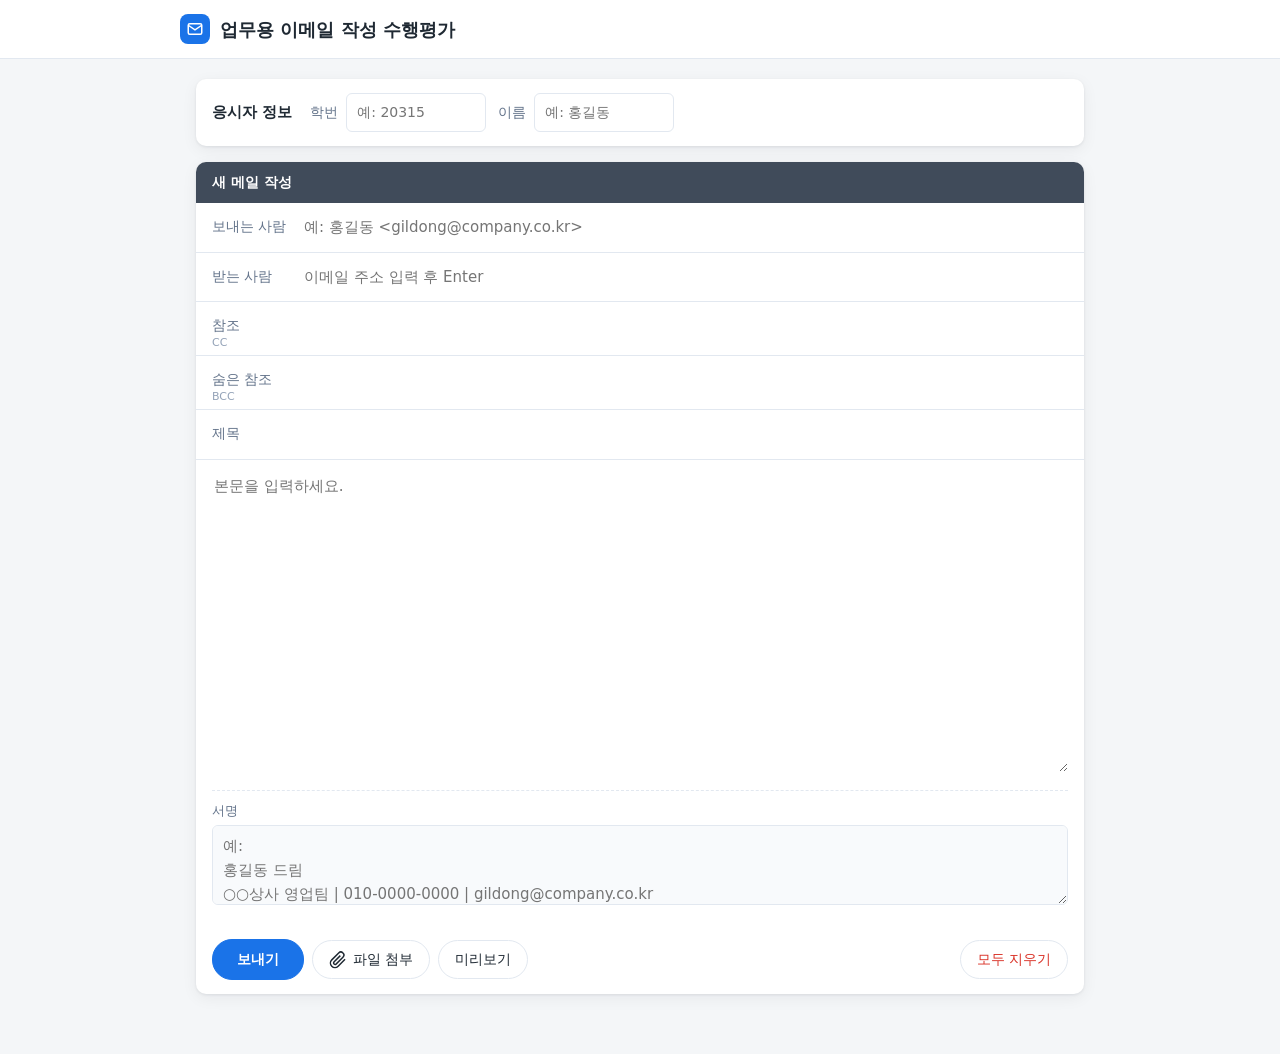
==== index.html @ bca04200 "시험 마감(잠금)·마감 예약, 서버 자동저장과 교사 복원 기능 추가 Co-Authored-By: Claude Opus 5.5 <noreply@anthropic.com> Claude" ====
<!doctype html>
<html lang="ko">
<head>
  <meta charset="utf-8">
  <meta name="viewport" content="width=device-width, initial-scale=1">
  <title>이메일 작성 수행평가</title>
  <link rel="stylesheet" href="style.css">
  <script src="config.js"></script>
  <script src="vendor/supabase.js"></script>
</head>
<body>
  <div class="topbar">
    <div class="topbar-inner">
      <div class="logo" aria-hidden="true">
        <svg width="18" height="18" viewBox="0 0 24 24" fill="none" stroke="currentColor" stroke-width="2"><rect x="3" y="5" width="18" height="14" rx="2"/><path d="m3 7 9 6 9-6"/></svg>
      </div>
      <h1 id="appTitle">업무용 이메일 작성 수행평가</h1>
      <span class="spacer"></span>
      <span id="timer" class="timer hidden"></span>
    </div>
  </div>

  <main>
    <div id="configNotice" class="notice hidden">
      config.js에 Supabase 주소와 키가 아직 입력되지 않았습니다. 지금은 작성·미리보기만 되고 제출은 되지 않습니다.
    </div>
    <div id="closedNotice" class="notice closed hidden">
      <b>시험이 종료되었습니다.</b> 더 이상 작성하거나 제출할 수 없습니다.
    </div>

    <section id="composeView">
      <div class="card student">
        <span class="title">응시자 정보</span>
        <label>학번 <input id="studentNo" inputmode="numeric" maxlength="20" placeholder="예: 20315" autocomplete="off"></label>
        <label>이름 <input id="studentName" maxlength="30" placeholder="예: 홍길동" autocomplete="off"></label>
      </div>

      <div class="card" id="composeCard">
        <div class="compose-head">
          <span>새 메일 작성</span>
          <span class="saved" id="savedAt"></span>
        </div>

        <div class="row">
          <div class="label">보내는 사람</div>
          <input class="plain" id="sender" maxlength="200" placeholder="예: 홍길동 <gildong@company.co.kr>" autocomplete="off">
        </div>
        <div class="row">
          <div class="label">받는 사람</div>
          <div class="chips" data-field="to"><input type="text" placeholder="이메일 주소 입력 후 Enter" autocomplete="off"></div>
        </div>
        <div class="row">
          <div class="label">참조<small>CC</small></div>
          <div class="chips" data-field="cc"><input type="text" autocomplete="off"></div>
        </div>
        <div class="row">
          <div class="label">숨은 참조<small>BCC</small></div>
          <div class="chips" data-field="bcc"><input type="text" autocomplete="off"></div>
        </div>
        <div class="row">
          <div class="label">제목</div>
          <input class="plain" id="subject" maxlength="300" autocomplete="off">
        </div>

        <div class="body-area">
          <textarea id="body" maxlength="20000" placeholder="본문을 입력하세요."></textarea>
        </div>

        <div class="sig-area">
          <div class="label">서명</div>
          <textarea id="signature" maxlength="2000" placeholder="예:&#10;홍길동 드림&#10;○○상사 영업팀 | 010-0000-0000 | gildong@company.co.kr"></textarea>
        </div>

        <div class="attach-list" id="attachList"></div>
        <div class="dropzone" id="dropzone">여기에 파일을 놓으면 첨부됩니다</div>

        <div class="toolbar">
          <button class="btn primary" id="sendBtn" type="button">보내기</button>
          <button class="btn" id="attachBtn" type="button" title="파일 첨부">
            <svg viewBox="0 0 24 24" fill="none" stroke="currentColor" stroke-width="2"><path d="m21.4 11.1-9.2 9.2a6 6 0 0 1-8.5-8.5l9.2-9.2a4 4 0 0 1 5.7 5.7l-9.2 9.2a2 2 0 0 1-2.8-2.8l8.5-8.5"/></svg>
            파일 첨부
          </button>
          <button class="btn" id="previewBtn" type="button">미리보기</button>
          <span class="spacer"></span>
          <button class="btn danger" id="resetBtn" type="button">모두 지우기</button>
          <input type="file" id="fileInput" multiple hidden>
        </div>
      </div>
    </section>

    <section id="doneView" class="card success hidden">
      <div class="check">
        <svg width="34" height="34" viewBox="0 0 24 24" fill="none" stroke="currentColor" stroke-width="2.5"><path d="M20 6 9 17l-5-5"/></svg>
      </div>
      <h2>제출이 완료되었습니다</h2>
      <p>선생님께 메일이 정상적으로 제출되었습니다.</p>
      <div class="receipt" id="receipt"></div>
      <p style="margin-top:20px"><button class="btn" id="newBtn" type="button">새로 작성하기</button></p>
    </section>
  </main>

  <div class="modal-bg" id="modal">
    <div class="modal" role="dialog" aria-modal="true" aria-labelledby="modalTitle">
      <header><span id="modalTitle">미리보기</span><button class="x" data-close aria-label="닫기">×</button></header>
      <div class="content" id="modalContent"></div>
      <footer id="modalFooter"></footer>
    </div>
  </div>

<script>
(function () {
  const CFG = Object.assign({ TITLE: "업무용 이메일 작성 수행평가", MAX_FILES: 5, MAX_FILE_MB: 10 }, window.APP_CONFIG || {});
  const DRAFT_KEY = "email-assessment-draft-v1";
  const DRAFT_ID_KEY = "email-assessment-draft-id-v1"; // 이 브라우저의 서버 자동저장 칸 번호
  let draftId = null;
  try { draftId = localStorage.getItem(DRAFT_ID_KEY); } catch (_) {}
  const $ = (id) => document.getElementById(id);

  document.title = CFG.TITLE;
  $("appTitle").textContent = CFG.TITLE;

  const configured = !!(CFG.SUPABASE_URL && CFG.SUPABASE_ANON_KEY && window.supabase);
  const sb = configured ? window.supabase.createClient(CFG.SUPABASE_URL, CFG.SUPABASE_ANON_KEY, { auth: { persistSession: false } }) : null;
  if (!configured) $("configNotice").classList.remove("hidden");

  // ---------- 이메일 주소 입력(칩) ----------
  function extractEmail(s) {
    const m = s.match(/<([^<>]+)>\s*$/);
    return (m ? m[1] : s).trim();
  }
  function isValidEmail(s) {
    return /^[^\s@<>(),;]+@[^\s@<>(),;]+\.[A-Za-z]{2,}$/.test(extractEmail(s));
  }

  const chipFields = {};
  document.querySelectorAll(".chips").forEach((box) => {
    const input = box.querySelector("input");
    let items = [];

    function render() {
      box.querySelectorAll(".chip").forEach((c) => c.remove());
      items.forEach((addr, i) => {
        const chip = document.createElement("span");
        chip.className = "chip" + (isValidEmail(addr) ? "" : " invalid");
        chip.title = isValidEmail(addr) ? addr : "올바른 이메일 형식이 아닙니다";
        const text = document.createElement("span");
        text.textContent = addr;
        const x = document.createElement("button");
        x.type = "button";
        x.setAttribute("aria-label", addr + " 삭제");
        x.innerHTML = '<svg width="12" height="12" viewBox="0 0 24 24" fill="none" stroke="currentColor" stroke-width="3"><path d="M18 6 6 18M6 6l12 12"/></svg>';
        x.addEventListener("click", (e) => { e.stopPropagation(); items.splice(i, 1); render(); saveDraft(); input.focus(); });
        chip.append(text, x);
        box.insertBefore(chip, input);
      });
    }
    function commit() {
      const raw = input.value;
      // "이름 <주소>" 형식 안의 쉼표는 보존하고, 그 외 쉼표·세미콜론·줄바꿈으로 분리
      const parts = raw.split(/[,;\n]+(?![^<]*>)/).map((s) => s.trim()).filter(Boolean);
      if (parts.length) { items.push(...parts); input.value = ""; render(); saveDraft(); }
    }
    input.addEventListener("keydown", (e) => {
      if (e.isComposing) return;
      if (e.key === "Enter" || e.key === "," || e.key === ";" || e.key === "Tab" && input.value.trim()) {
        e.preventDefault(); commit();
      } else if (e.key === "Backspace" && !input.value && items.length) {
        items.pop(); render(); saveDraft();
      }
    });
    input.addEventListener("blur", commit);
    input.addEventListener("paste", () => setTimeout(commit, 0));
    box.addEventListener("click", () => input.focus());

    chipFields[box.dataset.field] = {
      get: () => { commit(); return items.slice(); },
      set: (arr) => { items = (arr || []).slice(); render(); },
    };
  });

  // ---------- 첨부파일 ----------
  let files = [];
  function fmtSize(n) {
    if (n < 1024) return n + " B";
    if (n < 1024 * 1024) return (n / 1024).toFixed(1) + " KB";
    return (n / 1024 / 1024).toFixed(1) + " MB";
  }
  function renderFiles() {
    const list = $("attachList");
    list.innerHTML = "";
    files.forEach((f, i) => {
      const el = document.createElement("span");
      el.className = "attach";
      el.innerHTML = '<svg width="16" height="16" viewBox="0 0 24 24" fill="none" stroke="currentColor" stroke-width="2"><path d="M14 2H6a2 2 0 0 0-2 2v16a2 2 0 0 0 2 2h12a2 2 0 0 0 2-2V8z"/><path d="M14 2v6h6"/></svg>';
      const name = document.createElement("span"); name.className = "name"; name.textContent = f.name; name.title = f.name;
      const size = document.createElement("span"); size.className = "size"; size.textContent = fmtSize(f.size);
      const x = document.createElement("button");
      x.type = "button"; x.className = "btn"; x.style.cssText = "padding:2px 8px;border-radius:6px";
      x.textContent = "삭제";
      x.addEventListener("click", () => { files.splice(i, 1); renderFiles(); });
      el.append(name, size, x);
      list.appendChild(el);
    });
    list.style.paddingBottom = files.length ? "4px" : "0";
  }
  function addFiles(list) {
    const msgs = [];
    for (const f of list) {
      if (files.length >= CFG.MAX_FILES) { msgs.push(`첨부파일은 최대 ${CFG.MAX_FILES}개까지 가능합니다.`); break; }
      if (f.size > CFG.MAX_FILE_MB * 1024 * 1024) { msgs.push(`"${f.name}" 파일이 ${CFG.MAX_FILE_MB}MB를 넘습니다.`); continue; }
      if (f.size === 0) { msgs.push(`"${f.name}"은(는) 빈 파일입니다.`); continue; }
      files.push(f);
    }
    renderFiles();
    if (msgs.length) alert(msgs.join("\n"));
  }
  $("attachBtn").addEventListener("click", () => $("fileInput").click());
  $("fileInput").addEventListener("change", (e) => { addFiles(e.target.files); e.target.value = ""; });

  const card = $("composeCard"), dz = $("dropzone");
  let dragDepth = 0;
  card.addEventListener("dragenter", (e) => { if ([...e.dataTransfer.types].includes("Files")) { e.preventDefault(); dragDepth++; dz.classList.add("active"); } });
  card.addEventListener("dragover", (e) => { if ([...e.dataTransfer.types].includes("Files")) e.preventDefault(); });
  card.addEventListener("dragleave", () => { if (--dragDepth <= 0) { dragDepth = 0; dz.classList.remove("active"); } });
  card.addEventListener("drop", (e) => {
    if (!e.dataTransfer.files.length) return;
    e.preventDefault(); dragDepth = 0; dz.classList.remove("active"); addFiles(e.dataTransfer.files);
  });

  // ---------- 임시 저장: 이 브라우저(자동) + 서버(아래 '서버 임시저장'), 첨부파일 제외 ----------
  const textIds = ["studentNo", "studentName", "sender", "subject", "body", "signature"];
  let saveTimer, dirty = false, localSavedAt = "", serverSavedAt = "";
  const hhmm = (d) => (d ? new Date(d) : new Date()).toLocaleTimeString("ko-KR", { hour: "2-digit", minute: "2-digit" });
  function showSaved(err) {
    const parts = [];
    if (serverSavedAt) parts.push("서버 저장 " + serverSavedAt);
    if (localSavedAt) parts.push("이 PC 저장 " + localSavedAt);
    $("savedAt").textContent = err ? "⚠ " + err : parts.join(" · ");
    $("savedAt").style.color = err ? "#ffd5d1" : "";
  }
  function collect() {
    const d = {};
    textIds.forEach((id) => (d[id] = $(id).value));
    d.to = chipFields.to.get(); d.cc = chipFields.cc.get(); d.bcc = chipFields.bcc.get();
    return d;
  }
  function saveDraft() {
    dirty = true;
    clearTimeout(saveTimer);
    saveTimer = setTimeout(() => {
      try {
        localStorage.setItem(DRAFT_KEY, JSON.stringify(collect()));
        localSavedAt = hhmm(); showSaved();
      } catch (_) {}
    }, 500);
  }
  function loadDraft() {
    let d = null;
    try { d = JSON.parse(localStorage.getItem(DRAFT_KEY) || "null"); } catch (_) {}
    if (!d) return;
    textIds.forEach((id) => { if (typeof d[id] === "string") $(id).value = d[id]; });
    chipFields.to.set(d.to); chipFields.cc.set(d.cc); chipFields.bcc.set(d.bcc);
  }
  function clearAll() {
    textIds.forEach((id) => ($(id).value = ""));
    ["to", "cc", "bcc"].forEach((k) => chipFields[k].set([]));
    files = []; renderFiles();
    try { localStorage.removeItem(DRAFT_KEY); localStorage.removeItem(DRAFT_ID_KEY); } catch (_) {}
    draftId = null; dirty = false; localSavedAt = ""; serverSavedAt = ""; showSaved();
  }
  textIds.forEach((id) => $(id).addEventListener("input", saveDraft));
  loadDraft();

  window.addEventListener("beforeunload", (e) => {
    if (!$("composeView").classList.contains("hidden") && ($("body").value.trim() || files.length)) { e.preventDefault(); e.returnValue = ""; }
  });

  // ---------- 미리보기 / 모달 ----------
  function el(tag, cls, text) { const n = document.createElement(tag); if (cls) n.className = cls; if (text != null) n.textContent = text; return n; }

  function buildMailView(d) {
    const wrap = el("div", "mailview");
    wrap.appendChild(el("h3", "subj" + (d.subject.trim() ? "" : " empty"), d.subject.trim() || "(제목 없음)"));
    const dl = el("dl");
    const add = (k, v) => { if (!v) return; dl.append(el("dt", null, k), el("dd", null, v)); };
    add("보내는 사람", d.sender.trim() || "(입력 안 함)");
    add("받는 사람", d.to.join(", ") || "(없음)");
    add("참조", d.cc.join(", "));
    add("숨은 참조", d.bcc.join(", "));
    add("첨부", files.length ? files.length + "개" : "");
    wrap.appendChild(dl);
    wrap.appendChild(el("div", "body", d.body || "(본문 없음)"));
    if (d.signature.trim()) wrap.appendChild(el("div", "sig", d.signature));
    if (files.length) {
      const fl = el("div", "files");
      files.forEach((f) => { const a = el("span", "attach"); a.append(el("span", "name", f.name), el("span", "size", fmtSize(f.size))); fl.appendChild(a); });
      wrap.appendChild(fl);
    }
    return wrap;
  }

  const modal = $("modal");
  let modalLocked = false;
  function openModal(title, nodes, buttons) {
    $("modalTitle").textContent = title;
    const c = $("modalContent"); c.innerHTML = ""; nodes.forEach((n) => c.appendChild(n));
    const f = $("modalFooter"); f.innerHTML = ""; buttons.forEach((b) => f.appendChild(b));
    modal.classList.add("open");
  }
  function closeModal() { if (!modalLocked) modal.classList.remove("open"); }
  modal.addEventListener("click", (e) => { if (e.target === modal || e.target.hasAttribute("data-close")) closeModal(); });
  document.addEventListener("keydown", (e) => { if (e.key === "Escape") closeModal(); });
  function button(label, cls, onClick) { const b = el("button", "btn " + (cls || ""), label); b.type = "button"; b.addEventListener("click", onClick); return b; }

  $("previewBtn").addEventListener("click", () => {
    openModal("미리보기 (받는 사람에게 보이는 모습)", [buildMailView(collect())], [button("닫기", "", closeModal)]);
  });

  $("resetBtn").addEventListener("click", () => {
    if (confirm("작성한 내용을 모두 지울까요? 되돌릴 수 없습니다.")) clearAll();
  });

  // ---------- 제출 ----------
  function listNode(cls, items) { const ul = el("ul", cls); items.forEach((t) => ul.appendChild(el("li", null, t))); return ul; }

  $("sendBtn").addEventListener("click", () => {
    const d = collect();
    const errors = [], warns = [];
    if (!d.studentNo.trim()) errors.push("학번을 입력하세요.");
    if (!d.studentName.trim()) errors.push("이름을 입력하세요.");
    if (!d.to.length) errors.push("받는 사람을 한 명 이상 입력하세요.");
    const bad = [...d.to, ...d.cc, ...d.bcc].filter((a) => !isValidEmail(a));
    if (bad.length) errors.push("이메일 주소 형식이 올바르지 않습니다: " + bad.join(", "));
    if (!d.subject.trim()) warns.push("제목이 비어 있습니다.");
    if (!d.body.trim()) warns.push("본문이 비어 있습니다.");

    if (errors.length) {
      openModal("보낼 수 없습니다", [listNode("err-list", errors)], [button("확인", "primary", closeModal)]);
      return;
    }
    const nodes = [];
    if (warns.length) nodes.push(listNode("warn-list", warns));
    const who = el("p", null, `${d.studentNo.trim()} ${d.studentName.trim()} 학생, 아래 내용으로 제출합니다. 제출 후에는 수정할 수 없습니다.`);
    who.style.cssText = "margin:0 0 14px;color:var(--muted);font-size:14px";
    nodes.push(who, buildMailView(d));
    const status = el("span", null, ""); status.style.cssText = "margin-right:auto;align-self:center;color:var(--muted);font-size:14px";
    const sendNow = button("제출하기", "primary", () => submit(d, sendNow, status));
    if (!configured) { sendNow.disabled = true; status.textContent = "Supabase 설정 전이라 제출할 수 없습니다."; }
    openModal("이대로 보낼까요?", nodes, [status, button("계속 작성", "", closeModal), sendNow]);
  });

  function uuid() {
    if (crypto.randomUUID) return crypto.randomUUID();
    return "10000000-1000-4000-8000-100000000000".replace(/[018]/g, (c) => (c ^ crypto.getRandomValues(new Uint8Array(1))[0] & 15 >> c / 4).toString(16));
  }

  async function submit(d, btn, status) {
    modalLocked = true;
    btn.disabled = true;
    $("modalFooter").querySelectorAll("button").forEach((b) => (b.disabled = true));
    const id = uuid();
    try {
      const meta = [];
      for (let i = 0; i < files.length; i++) {
        const f = files[i];
        status.textContent = `첨부파일 업로드 중… (${i + 1}/${files.length})`;
        const ext = (f.name.match(/\.([A-Za-z0-9]{1,10})$/) || ["", "bin"])[1].toLowerCase();
        const path = `${id}/${i + 1}.${ext}`; // 저장소 경로는 영문만 가능 → 원래 파일명은 DB에 기록
        const { error } = await sb.storage.from("attachments").upload(path, f, { contentType: f.type || "application/octet-stream", upsert: false });
        if (error) throw new Error(`"${f.name}" 업로드 실패: ${error.message}`);
        meta.push({ name: f.name, size: f.size, type: f.type || "", path });
      }
      status.textContent = "제출 중…";
      const row = {
        id,
        student_no: d.studentNo.trim(),
        student_name: d.studentName.trim(),
        sender: d.sender.trim(),
        to_addrs: d.to, cc_addrs: d.cc, bcc_addrs: d.bcc,
        subject: d.subject, body: d.body, signature: d.signature,
        attachments: meta,
      };
      const { error } = await sb.from("submissions").insert(row);
      if (error) throw new Error(error.message);

      modalLocked = false; closeModal();
      const r = $("receipt"); r.innerHTML = "";
      const now = new Date().toLocaleString("ko-KR", { timeZone: "Asia/Seoul" });
      [["응시자", `${row.student_no} ${row.student_name}`], ["제출 시각", now], ["접수 번호", id.slice(0, 8).toUpperCase()]]
        .forEach(([k, v]) => { const p = el("div"); p.append(el("b", null, k + " "), document.createTextNode(v)); r.appendChild(p); });
      clearAll();
      $("composeView").classList.add("hidden");
      $("doneView").classList.remove("hidden");
      window.scrollTo(0, 0);
    } catch (err) {
      modalLocked = false;
      $("modalFooter").querySelectorAll("button").forEach((b) => (b.disabled = false));
      status.style.color = "var(--danger)";
      const msg = String(err.message || err);
      status.textContent = /row-level security|violates/i.test(msg)
        ? "시험이 종료되어 제출할 수 없습니다."
        : "제출 실패: " + msg + " — 선생님께 알려주세요.";
      checkStatus();
    }
  }

  $("newBtn").addEventListener("click", () => {
    $("doneView").classList.add("hidden");
    $("composeView").classList.remove("hidden");
  });

  // ---------- 서버 자동저장 (재부팅 대비, 교사가 복원 허용) ----------
  let serverSaving = false;
  async function serverSave() {
    if (!configured || locked || serverSaving) return;
    const d = collect();
    if (!d.studentNo.trim() || !d.studentName.trim()) return;
    if (!draftId) {
      draftId = uuid();
      try { localStorage.setItem(DRAFT_ID_KEY, draftId); } catch (_) {}
    }
    serverSaving = true;
    const wasDirty = dirty; dirty = false;
    const { data, error } = await sb.rpc("save_draft", { p_id: draftId, p_no: d.studentNo, p_name: d.studentName, p_data: d });
    serverSaving = false;
    if (error || !data || !data.ok) {
      dirty = dirty || wasDirty;
      // PGRST202 = update-v2.sql 실행 전(함수 없음) → 학생에게 오류를 보이지 않음
      if (!(data && data.error === "closed") && !(error && error.code === "PGRST202")) showSaved("서버 자동저장 실패 — 계속 작성하세요");
      return;
    }
    serverSavedAt = hhmm(data.updated_at); showSaved();
  }
  setInterval(() => { if (dirty) serverSave(); }, 30000);

  // 교사가 [복원 허용]을 누르면, 같은 학번·이름을 입력한 화면에 복원 안내가 뜸
  let restoreAsking = false;
  async function checkRestore() {
    if (!configured || locked || restoreAsking) return;
    const no = $("studentNo").value.trim(), name = $("studentName").value.trim();
    if (!no || !name) return;
    restoreAsking = true;
    const { data, error } = await sb.rpc("claim_restore", { p_no: no, p_name: name });
    if (!error && data && data.ok) {
      if (confirm(`선생님이 복원을 허용한 작성 내용이 있습니다 (${hhmm(data.updated_at)} 저장).\n지금 화면의 내용을 이것으로 바꿀까요?`)) {
        const d = data.data || {};
        ["sender", "subject", "body", "signature"].forEach((id) => { $(id).value = typeof d[id] === "string" ? d[id] : ""; });
        chipFields.to.set(d.to); chipFields.cc.set(d.cc); chipFields.bcc.set(d.bcc);
        draftId = data.id;
        try { localStorage.setItem(DRAFT_ID_KEY, draftId); } catch (_) {}
        serverSavedAt = hhmm(data.updated_at);
        saveDraft(); dirty = false;
        alert("복원했습니다." + (files.length ? "" : " 첨부파일은 다시 첨부하세요."));
      }
    }
    restoreAsking = false;
  }
  ["studentNo", "studentName"].forEach((id) => $(id).addEventListener("change", checkRestore));

  // ---------- 시험 상태: 마감되면 화면 잠금 ----------
  let locked = false, closesAt = null, clockOffset = 0, finalSaveDone = false;
  function setLocked(on) {
    if (on === locked) return;
    locked = on;
    $("closedNotice").classList.toggle("hidden", !on);
    $("composeView").querySelectorAll("input, textarea").forEach((n) => (n.readOnly = on));
    $("composeView").querySelectorAll("button").forEach((n) => { if (n.id !== "previewBtn") n.disabled = on; });
    $("composeView").classList.toggle("locked", on);
    if (on) { modalLocked = false; closeModal(); }
  }
  function tick() {
    const t = $("timer");
    if (!closesAt || locked) { t.classList.toggle("hidden", !locked); t.textContent = "시험 종료"; t.className = "timer" + (locked ? " over" : " hidden"); return; }
    const left = Math.floor((closesAt - (Date.now() + clockOffset)) / 1000);
    if (left <= 0) { setLocked(true); checkStatus(); return tick(); }
    if (left <= 30 && !finalSaveDone) { finalSaveDone = true; serverSave(); }
    const h = Math.floor(left / 3600), m = Math.floor((left % 3600) / 60), s = left % 60;
    const pad = (n) => String(n).padStart(2, "0");
    t.textContent = "남은 시간 " + (h ? h + ":" : "") + pad(m) + ":" + pad(s);
    t.className = "timer" + (left <= 300 ? " warn" : "");
  }
  async function checkStatus() {
    if (!configured) return;
    const { data, error } = await sb.rpc("exam_status");
    if (error || !data) return; // update-v2.sql 실행 전이면 항상 열린 것으로 취급
    clockOffset = new Date(data.now).getTime() - Date.now();
    closesAt = data.closes_at ? new Date(data.closes_at).getTime() : null;
    if (!closesAt || closesAt - (Date.now() + clockOffset) > 30000) finalSaveDone = false;
    setLocked(!data.open);
    tick();
    checkRestore();
  }
  checkStatus();
  setInterval(checkStatus, 20000);
  setInterval(tick, 1000);
})();
</script>
</body>
</html>
---- style.css ----
:root {
  --bg: #f4f6f8;
  --surface: #ffffff;
  --surface-2: #f8fafc;
  --text: #1f2933;
  --muted: #64748b;
  --line: #e2e8f0;
  --primary: #1a73e8;
  --primary-hover: #155fc4;
  --primary-soft: #e8f0fe;
  --danger: #d93025;
  --danger-soft: #fce8e6;
  --ok: #188038;
  --ok-soft: #e6f4ea;
  --radius: 10px;
  --shadow: 0 1px 3px rgba(15, 23, 42, .08), 0 4px 16px rgba(15, 23, 42, .06);
}

* { box-sizing: border-box; }
html, body { margin: 0; }
body {
  background: var(--bg);
  color: var(--text);
  font-family: "Pretendard", "Apple SD Gothic Neo", "Malgun Gothic", "Noto Sans KR", system-ui, sans-serif;
  font-size: 15px;
  line-height: 1.5;
}
button, input, textarea { font: inherit; color: inherit; }

.topbar {
  background: var(--surface);
  border-bottom: 1px solid var(--line);
  padding: 14px 16px;
}
.topbar-inner { max-width: 920px; margin: 0 auto; display: flex; align-items: center; gap: 10px; }
.topbar h1 { font-size: 18px; margin: 0; font-weight: 700; }
.topbar .spacer { flex: 1; }
.logo {
  width: 30px; height: 30px; border-radius: 8px; background: var(--primary); color: #fff;
  display: grid; place-items: center; flex: none;
}

main { max-width: 920px; margin: 20px auto 60px; padding: 0 16px; }

.card { background: var(--surface); border-radius: var(--radius); box-shadow: var(--shadow); }
.card + .card { margin-top: 16px; }

.notice {
  padding: 12px 14px; border-radius: 8px; margin-bottom: 16px; font-size: 14px;
  background: var(--danger-soft); color: var(--danger);
}
.notice.info { background: var(--primary-soft); color: #174ea6; }

/* 학생 정보 */
.student { display: flex; flex-wrap: wrap; gap: 12px; padding: 14px 16px; align-items: center; }
.student .title { font-weight: 700; margin-right: 6px; }
.student label { display: flex; align-items: center; gap: 8px; color: var(--muted); font-size: 14px; }
.student input {
  width: 140px; padding: 8px 10px; border: 1px solid var(--line); border-radius: 6px; background: var(--surface);
}
.student input:focus { outline: 2px solid var(--primary); outline-offset: -1px; border-color: transparent; }

/* 편지 쓰기 */
.compose-head {
  background: #404b5a; color: #fff; padding: 10px 16px; border-radius: var(--radius) var(--radius) 0 0;
  font-size: 14px; font-weight: 600; display: flex; justify-content: space-between; align-items: center;
}
.compose-head .saved { font-weight: 400; opacity: .8; font-size: 13px; }

.row {
  display: flex; align-items: flex-start; gap: 8px; border-bottom: 1px solid var(--line);
  padding: 6px 16px; min-height: 44px;
}
.row > .label { width: 84px; flex: none; color: var(--muted); font-size: 14px; padding-top: 7px; }
.row > .label small { display: block; font-size: 11px; color: #94a3b8; line-height: 1.2; }
.row input.plain {
  flex: 1; border: 0; outline: 0; padding: 7px 0; background: transparent; min-width: 0;
}

.chips { flex: 1; display: flex; flex-wrap: wrap; gap: 6px; align-items: center; min-width: 0; padding: 3px 0; cursor: text; }
.chips input { flex: 1; min-width: 160px; border: 0; outline: 0; padding: 4px 0; background: transparent; }
.chip {
  display: inline-flex; align-items: center; gap: 4px; max-width: 100%;
  background: var(--surface-2); border: 1px solid var(--line); border-radius: 16px;
  padding: 2px 4px 2px 10px; font-size: 14px;
}
.chip span { overflow: hidden; text-overflow: ellipsis; white-space: nowrap; }
.chip.invalid { background: var(--danger-soft); border-color: #f5b5ae; color: var(--danger); }
.chip button {
  border: 0; background: transparent; cursor: pointer; width: 20px; height: 20px; border-radius: 50%;
  display: grid; place-items: center; color: var(--muted); padding: 0;
}
.chip button:hover { background: rgba(0,0,0,.08); }

.body-area { padding: 12px 16px; }
.body-area textarea {
  width: 100%; border: 0; outline: 0; resize: vertical; min-height: 300px; background: transparent; line-height: 1.7;
}
.sig-area { margin: 0 16px; border-top: 1px dashed var(--line); padding: 10px 0; }
.sig-area .label { color: var(--muted); font-size: 13px; margin-bottom: 4px; }
.sig-area textarea {
  width: 100%; border: 1px solid var(--line); border-radius: 6px; padding: 8px 10px; min-height: 80px;
  resize: vertical; background: var(--surface-2); line-height: 1.6;
}
.sig-area textarea:focus { outline: 2px solid var(--primary); outline-offset: -1px; border-color: transparent; }

.attach-list { padding: 4px 16px 0; display: flex; flex-wrap: wrap; gap: 8px; }
.attach {
  display: inline-flex; align-items: center; gap: 8px; border: 1px solid var(--line); border-radius: 8px;
  padding: 6px 6px 6px 10px; background: var(--surface-2); font-size: 14px; max-width: 100%;
}
.attach .name { overflow: hidden; text-overflow: ellipsis; white-space: nowrap; max-width: 260px; }
.attach .size { color: var(--muted); font-size: 12px; }
.attach a { color: var(--primary); text-decoration: none; }
.attach a:hover { text-decoration: underline; }

.dropzone {
  margin: 10px 16px 0; border: 2px dashed var(--line); border-radius: 8px; padding: 14px; text-align: center;
  color: var(--muted); font-size: 14px; display: none;
}
.dropzone.active { display: block; border-color: var(--primary); background: var(--primary-soft); color: var(--primary); }

.toolbar { display: flex; align-items: center; gap: 8px; padding: 14px 16px; flex-wrap: wrap; }
.toolbar .spacer { flex: 1; }

.btn {
  border: 1px solid var(--line); background: var(--surface); padding: 8px 16px; border-radius: 20px; cursor: pointer;
  display: inline-flex; align-items: center; gap: 6px; font-size: 14px; white-space: nowrap;
}
.btn:hover { background: var(--surface-2); }
.btn.primary { background: var(--primary); border-color: var(--primary); color: #fff; font-weight: 600; padding: 9px 24px; }
.btn.primary:hover { background: var(--primary-hover); }
.btn.danger { color: var(--danger); }
.btn:disabled { opacity: .55; cursor: not-allowed; }
.btn svg { width: 18px; height: 18px; }

/* 모달 */
.modal-bg {
  position: fixed; inset: 0; background: rgba(15, 23, 42, .45); display: none; align-items: center;
  justify-content: center; padding: 16px; z-index: 50;
}
.modal-bg.open { display: flex; }
.modal {
  background: var(--surface); border-radius: 12px; width: 100%; max-width: 760px; max-height: calc(100vh - 32px);
  display: flex; flex-direction: column; box-shadow: 0 20px 50px rgba(0,0,0,.25);
}
.modal header { padding: 16px 18px; border-bottom: 1px solid var(--line); font-weight: 700; display: flex; justify-content: space-between; align-items: center; }
.modal .content { padding: 16px 18px; overflow: auto; }
.modal footer { padding: 12px 18px; border-top: 1px solid var(--line); display: flex; gap: 8px; justify-content: flex-end; flex-wrap: wrap; }
.modal .x { border: 0; background: transparent; font-size: 22px; cursor: pointer; color: var(--muted); line-height: 1; }

.warn-list { margin: 0 0 14px; padding: 10px 14px 10px 30px; background: #fef7e0; color: #8a5a00; border-radius: 8px; font-size: 14px; }
.err-list { margin: 0 0 14px; padding: 10px 14px 10px 30px; background: var(--danger-soft); color: var(--danger); border-radius: 8px; font-size: 14px; }

/* 받은 메일처럼 보기 */
.mailview .subj { font-size: 20px; font-weight: 700; margin: 0 0 12px; word-break: break-word; }
.mailview .subj.empty { color: var(--muted); font-weight: 400; font-style: italic; }
.mailview dl { display: grid; grid-template-columns: 84px 1fr; gap: 4px 10px; margin: 0 0 14px; font-size: 14px; }
.mailview dt { color: var(--muted); }
.mailview dd { margin: 0; word-break: break-all; }
.mailview .body {
  white-space: pre-wrap; word-break: break-word; border-top: 1px solid var(--line); padding-top: 14px; line-height: 1.75;
}
.mailview .sig { white-space: pre-wrap; color: #475569; margin-top: 16px; padding-top: 10px; border-top: 1px dashed var(--line); font-size: 14px; }
.mailview .files { margin-top: 16px; display: flex; flex-wrap: wrap; gap: 8px; }

.success { text-align: center; padding: 48px 20px; }
.success .check {
  width: 64px; height: 64px; border-radius: 50%; background: var(--ok-soft); color: var(--ok);
  display: grid; place-items: center; margin: 0 auto 16px;
}
.success h2 { margin: 0 0 8px; }
.success p { color: var(--muted); margin: 4px 0; }
.success .receipt { display: inline-block; margin-top: 14px; background: var(--surface-2); border: 1px solid var(--line); border-radius: 8px; padding: 10px 16px; text-align: left; font-size: 14px; }

.hidden { display: none !important; }

@media (max-width: 600px) {
  .row { flex-direction: column; gap: 0; padding: 6px 16px; }
  .row > .label { width: auto; padding-top: 2px; }
  .row > .label small { display: inline; margin-left: 4px; }
  .chips input { min-width: 120px; }
  .student input { width: 120px; }
  .mailview dl { grid-template-columns: 70px 1fr; }
  .attach .name { max-width: 180px; }
}

@media print {
  body { background: #fff; }
  .topbar, .no-print { display: none !important; }
  .card { box-shadow: none; }
}

/* 시험 상태 */
.timer {
  font-variant-numeric: tabular-nums; font-weight: 700; font-size: 14px; padding: 5px 12px; border-radius: 16px;
  background: var(--primary-soft); color: #174ea6; white-space: nowrap;
}
.timer.warn { background: #fef7e0; color: #b06000; }
.timer.over { background: var(--danger-soft); color: var(--danger); }
.notice.closed { font-size: 15px; }
.locked .chips input, .locked .chip button { display: none; }
.locked textarea, .locked input { color: #475569; }
.pill { display: inline-block; padding: 3px 12px; border-radius: 14px; font-size: 13px; font-weight: 700; }
.pill.open { background: var(--ok-soft); color: var(--ok); }
.pill.closed { background: var(--danger-soft); color: var(--danger); }
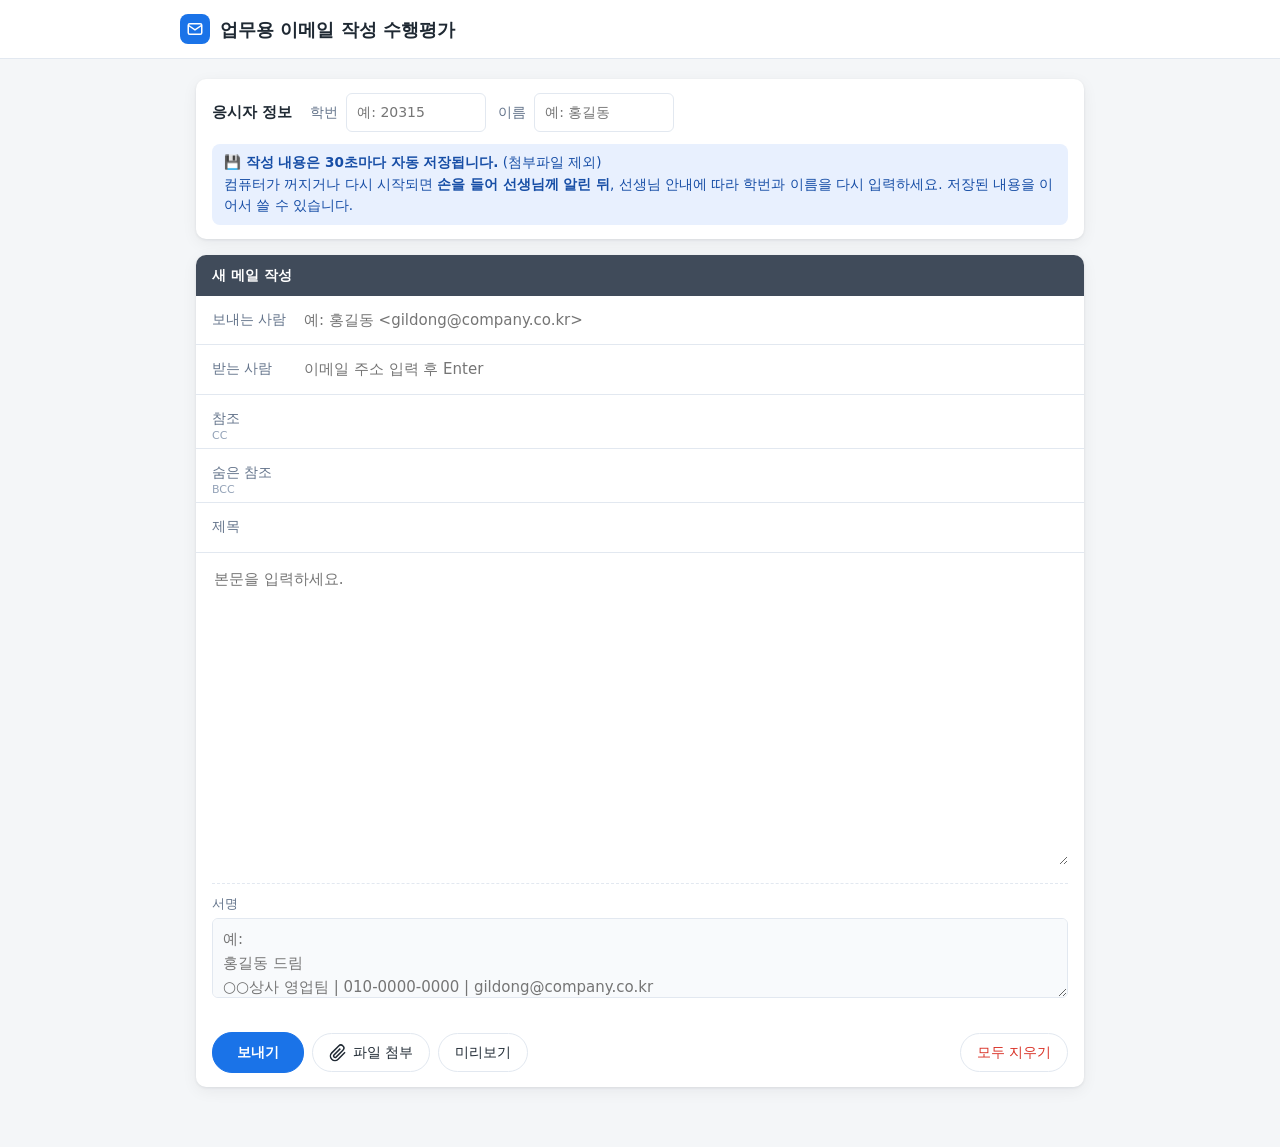
==== commit 134cb985: "학생 화면에 자동저장·컴퓨터 다운 시 안내 문구 추가 Co-Authored-By: Claude Opus 5.5 <noreply@anthropic.com> Claude-Session" ====
--- a/index.html
+++ b/index.html
@@ -33,6 +33,10 @@
         <span class="title">응시자 정보</span>
         <label>학번 <input id="studentNo" inputmode="numeric" maxlength="20" placeholder="예: 20315" autocomplete="off"></label>
         <label>이름 <input id="studentName" maxlength="30" placeholder="예: 홍길동" autocomplete="off"></label>
+        <div class="save-guide">
+          <b>💾 작성 내용은 30초마다 자동 저장됩니다.</b> (첨부파일 제외)<br>
+          컴퓨터가 꺼지거나 다시 시작되면 <b>손을 들어 선생님께 알린 뒤</b>, 선생님 안내에 따라 학번과 이름을 다시 입력하세요. 저장된 내용을 이어서 쓸 수 있습니다.
+        </div>
       </div>
 
       <div class="card" id="composeCard">
--- a/style.css
+++ b/style.css
@@ -204,3 +204,7 @@
 .pill { display: inline-block; padding: 3px 12px; border-radius: 14px; font-size: 13px; font-weight: 700; }
 .pill.open { background: var(--ok-soft); color: var(--ok); }
 .pill.closed { background: var(--danger-soft); color: var(--danger); }
+.save-guide {
+  flex-basis: 100%; font-size: 13.5px; line-height: 1.6; color: #174ea6; background: var(--primary-soft);
+  border-radius: 8px; padding: 8px 12px;
+}
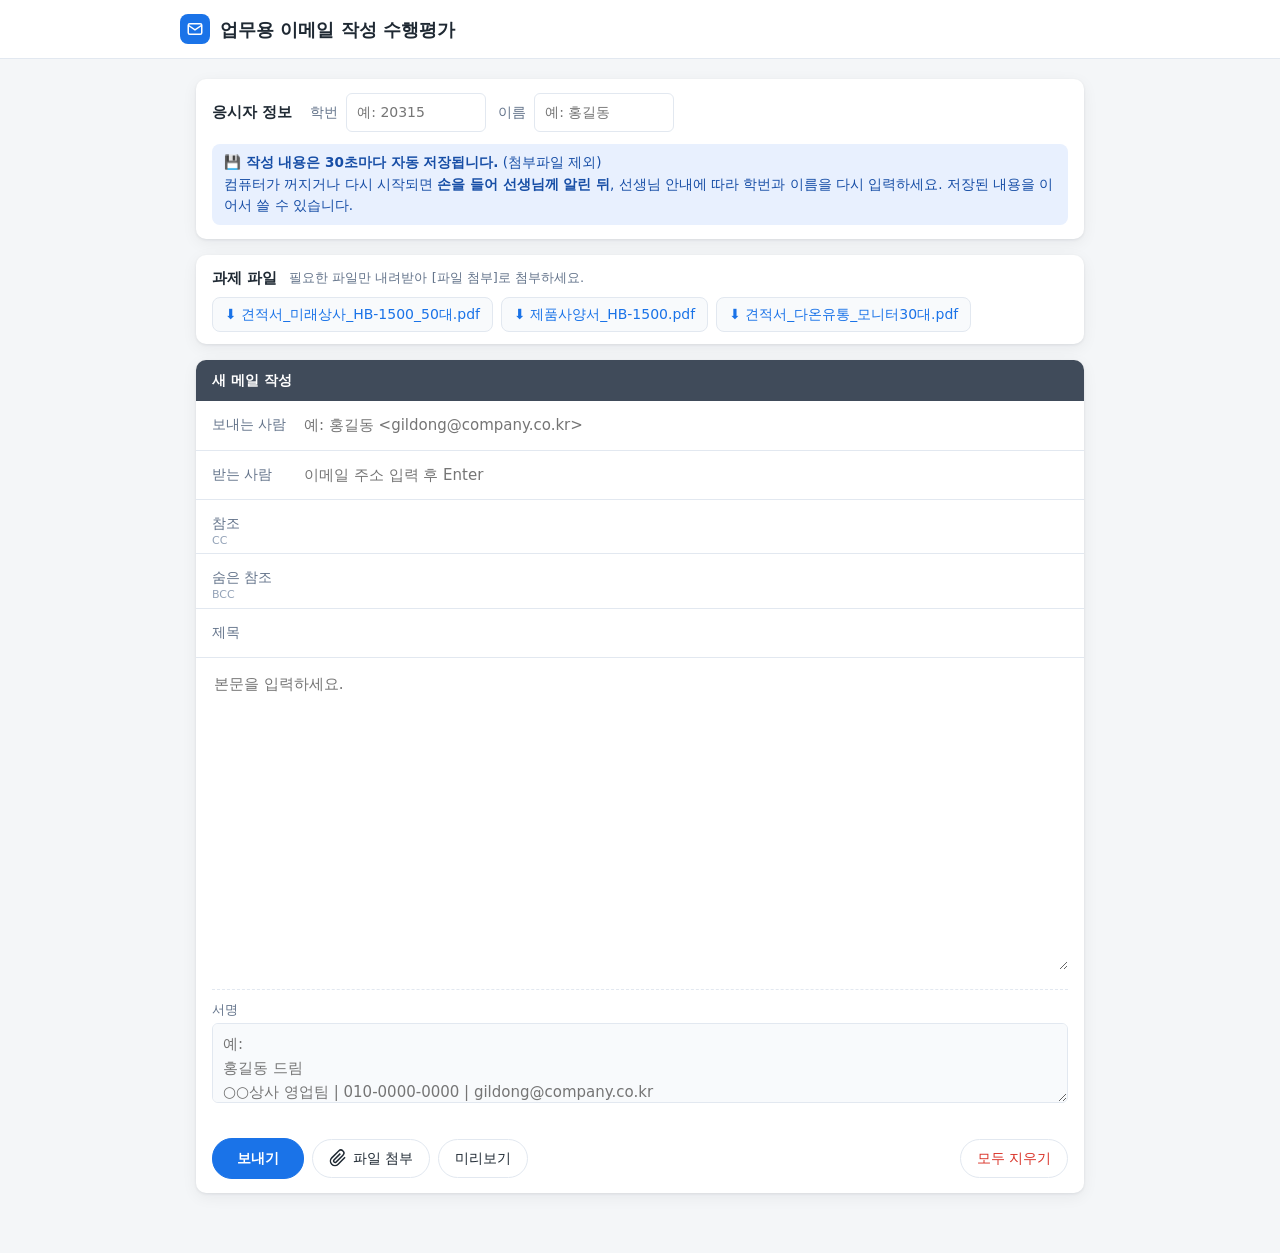
==== commit ded5b888: "과제 파일(견적서·사양서·오답용 견적서) 내려받기 칸 추가 Co-Authored-By: Claude Opus 5.5 <noreply@anthropic.com> Claude-Sess" ====
--- a/index.html
+++ b/index.html
@@ -39,6 +39,12 @@
         </div>
       </div>
 
+      <div class="card task-files hidden" id="taskFiles">
+        <span class="title">과제 파일</span>
+        <span class="tf-hint">필요한 파일만 내려받아 [파일 첨부]로 첨부하세요.</span>
+        <div class="tf-list" id="taskFileList"></div>
+      </div>
+
       <div class="card" id="composeCard">
         <div class="compose-head">
           <span>새 메일 작성</span>
@@ -122,6 +128,14 @@
 
   document.title = CFG.TITLE;
   $("appTitle").textContent = CFG.TITLE;
+
+  // 과제 파일 내려받기 목록
+  (CFG.ASSIGNMENT_FILES || []).forEach((f) => {
+    const a = document.createElement("a");
+    a.className = "attach"; a.href = f.path; a.download = f.name; a.textContent = "⬇ " + f.name;
+    $("taskFileList").appendChild(a);
+  });
+  $("taskFiles").classList.toggle("hidden", !(CFG.ASSIGNMENT_FILES || []).length);
 
   const configured = !!(CFG.SUPABASE_URL && CFG.SUPABASE_ANON_KEY && window.supabase);
   const sb = configured ? window.supabase.createClient(CFG.SUPABASE_URL, CFG.SUPABASE_ANON_KEY, { auth: { persistSession: false } }) : null;
--- a/style.css
+++ b/style.css
@@ -208,3 +208,9 @@
   flex-basis: 100%; font-size: 13.5px; line-height: 1.6; color: #174ea6; background: var(--primary-soft);
   border-radius: 8px; padding: 8px 12px;
 }
+.task-files { display: flex; flex-wrap: wrap; gap: 8px 12px; align-items: center; padding: 12px 16px; }
+.task-files .title { font-weight: 700; }
+.task-files .tf-hint { color: var(--muted); font-size: 13px; }
+.task-files .tf-list { flex-basis: 100%; display: flex; flex-wrap: wrap; gap: 8px; }
+.task-files a.attach { color: var(--primary); text-decoration: none; padding: 6px 12px; }
+.task-files a.attach:hover { background: var(--primary-soft); }
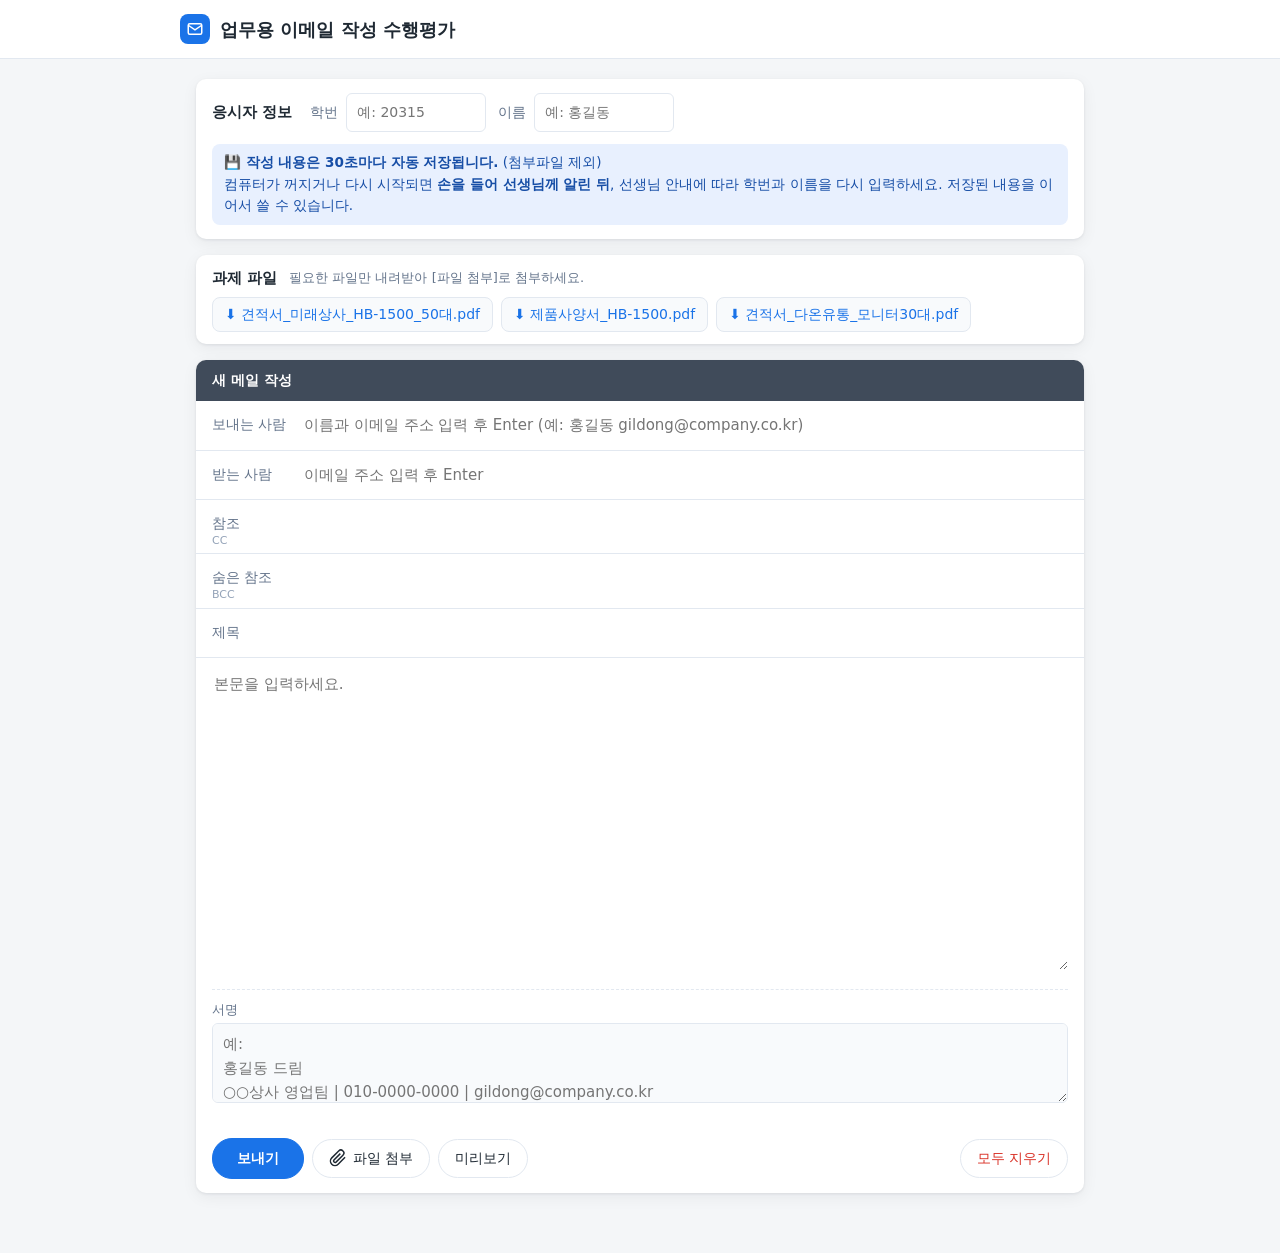
==== commit 60202410: "보내는 사람 칸도 주소 칩으로 표시, '이름 주소' 입력을 '이름 <주소>'로 정리 Co-Authored-By: Claude Opus 5.5 <noreply@anthropic.co" ====
--- a/index.html
+++ b/index.html
@@ -53,7 +53,7 @@
 
         <div class="row">
           <div class="label">보내는 사람</div>
-          <input class="plain" id="sender" maxlength="200" placeholder="예: 홍길동 <gildong@company.co.kr>" autocomplete="off">
+          <div class="chips" data-field="from" data-max="1"><input type="text" maxlength="200" placeholder="이름과 이메일 주소 입력 후 Enter (예: 홍길동 gildong@company.co.kr)" autocomplete="off"></div>
         </div>
         <div class="row">
           <div class="label">받는 사람</div>
@@ -146,6 +146,14 @@
     const m = s.match(/<([^<>]+)>\s*$/);
     return (m ? m[1] : s).trim();
   }
+  // "홍길동 gildong@a.com", "홍길동<gildong@a.com>" → "홍길동 <gildong@a.com>" (이름 없으면 주소만)
+  function normalizeAddr(s) {
+    s = s.trim();
+    const m = s.match(/^(.*?)[\s<]*([^\s<>]+@[^\s<>]+?)>?$/);
+    if (!m) return s;
+    const name = m[1].replace(/["']/g, "").trim();
+    return name ? `${name} <${m[2]}>` : m[2];
+  }
   function isValidEmail(s) {
     return /^[^\s@<>(),;]+@[^\s@<>(),;]+\.[A-Za-z]{2,}$/.test(extractEmail(s));
   }
@@ -153,6 +161,7 @@
   const chipFields = {};
   document.querySelectorAll(".chips").forEach((box) => {
     const input = box.querySelector("input");
+    const max = Number(box.dataset.max) || 0; // 보내는 사람: 1명
     let items = [];
 
     function render() {
@@ -171,12 +180,17 @@
         chip.append(text, x);
         box.insertBefore(chip, input);
       });
+      input.style.display = max && items.length >= max ? "none" : "";
     }
     function commit() {
       const raw = input.value;
       // "이름 <주소>" 형식 안의 쉼표는 보존하고, 그 외 쉼표·세미콜론·줄바꿈으로 분리
-      const parts = raw.split(/[,;\n]+(?![^<]*>)/).map((s) => s.trim()).filter(Boolean);
-      if (parts.length) { items.push(...parts); input.value = ""; render(); saveDraft(); }
+      const parts = raw.split(/[,;\n]+(?![^<]*>)/).map(normalizeAddr).filter(Boolean);
+      if (parts.length) {
+        items.push(...parts);
+        if (max) items = items.slice(0, max);
+        input.value = ""; render(); saveDraft();
+      }
     }
     input.addEventListener("keydown", (e) => {
       if (e.isComposing) return;
@@ -246,7 +260,7 @@
   });
 
   // ---------- 임시 저장: 이 브라우저(자동) + 서버(아래 '서버 임시저장'), 첨부파일 제외 ----------
-  const textIds = ["studentNo", "studentName", "sender", "subject", "body", "signature"];
+  const textIds = ["studentNo", "studentName", "subject", "body", "signature"];
   let saveTimer, dirty = false, localSavedAt = "", serverSavedAt = "";
   const hhmm = (d) => (d ? new Date(d) : new Date()).toLocaleTimeString("ko-KR", { hour: "2-digit", minute: "2-digit" });
   function showSaved(err) {
@@ -259,6 +273,7 @@
   function collect() {
     const d = {};
     textIds.forEach((id) => (d[id] = $(id).value));
+    d.sender = chipFields.from.get()[0] || "";
     d.to = chipFields.to.get(); d.cc = chipFields.cc.get(); d.bcc = chipFields.bcc.get();
     return d;
   }
@@ -277,11 +292,12 @@
     try { d = JSON.parse(localStorage.getItem(DRAFT_KEY) || "null"); } catch (_) {}
     if (!d) return;
     textIds.forEach((id) => { if (typeof d[id] === "string") $(id).value = d[id]; });
+    chipFields.from.set(d.sender ? [d.sender] : []);
     chipFields.to.set(d.to); chipFields.cc.set(d.cc); chipFields.bcc.set(d.bcc);
   }
   function clearAll() {
     textIds.forEach((id) => ($(id).value = ""));
-    ["to", "cc", "bcc"].forEach((k) => chipFields[k].set([]));
+    ["from", "to", "cc", "bcc"].forEach((k) => chipFields[k].set([]));
     files = []; renderFiles();
     try { localStorage.removeItem(DRAFT_KEY); localStorage.removeItem(DRAFT_ID_KEY); } catch (_) {}
     draftId = null; dirty = false; localSavedAt = ""; serverSavedAt = ""; showSaved();
@@ -347,7 +363,7 @@
     if (!d.studentNo.trim()) errors.push("학번을 입력하세요.");
     if (!d.studentName.trim()) errors.push("이름을 입력하세요.");
     if (!d.to.length) errors.push("받는 사람을 한 명 이상 입력하세요.");
-    const bad = [...d.to, ...d.cc, ...d.bcc].filter((a) => !isValidEmail(a));
+    const bad = [d.sender, ...d.to, ...d.cc, ...d.bcc].filter((a) => a && !isValidEmail(a));
     if (bad.length) errors.push("이메일 주소 형식이 올바르지 않습니다: " + bad.join(", "));
     if (!d.subject.trim()) warns.push("제목이 비어 있습니다.");
     if (!d.body.trim()) warns.push("본문이 비어 있습니다.");
@@ -462,7 +478,8 @@
     if (!error && data && data.ok) {
       if (confirm(`선생님이 복원을 허용한 작성 내용이 있습니다 (${hhmm(data.updated_at)} 저장).\n지금 화면의 내용을 이것으로 바꿀까요?`)) {
         const d = data.data || {};
-        ["sender", "subject", "body", "signature"].forEach((id) => { $(id).value = typeof d[id] === "string" ? d[id] : ""; });
+        ["subject", "body", "signature"].forEach((id) => { $(id).value = typeof d[id] === "string" ? d[id] : ""; });
+        chipFields.from.set(d.sender ? [d.sender] : []);
         chipFields.to.set(d.to); chipFields.cc.set(d.cc); chipFields.bcc.set(d.bcc);
         draftId = data.id;
         try { localStorage.setItem(DRAFT_ID_KEY, draftId); } catch (_) {}
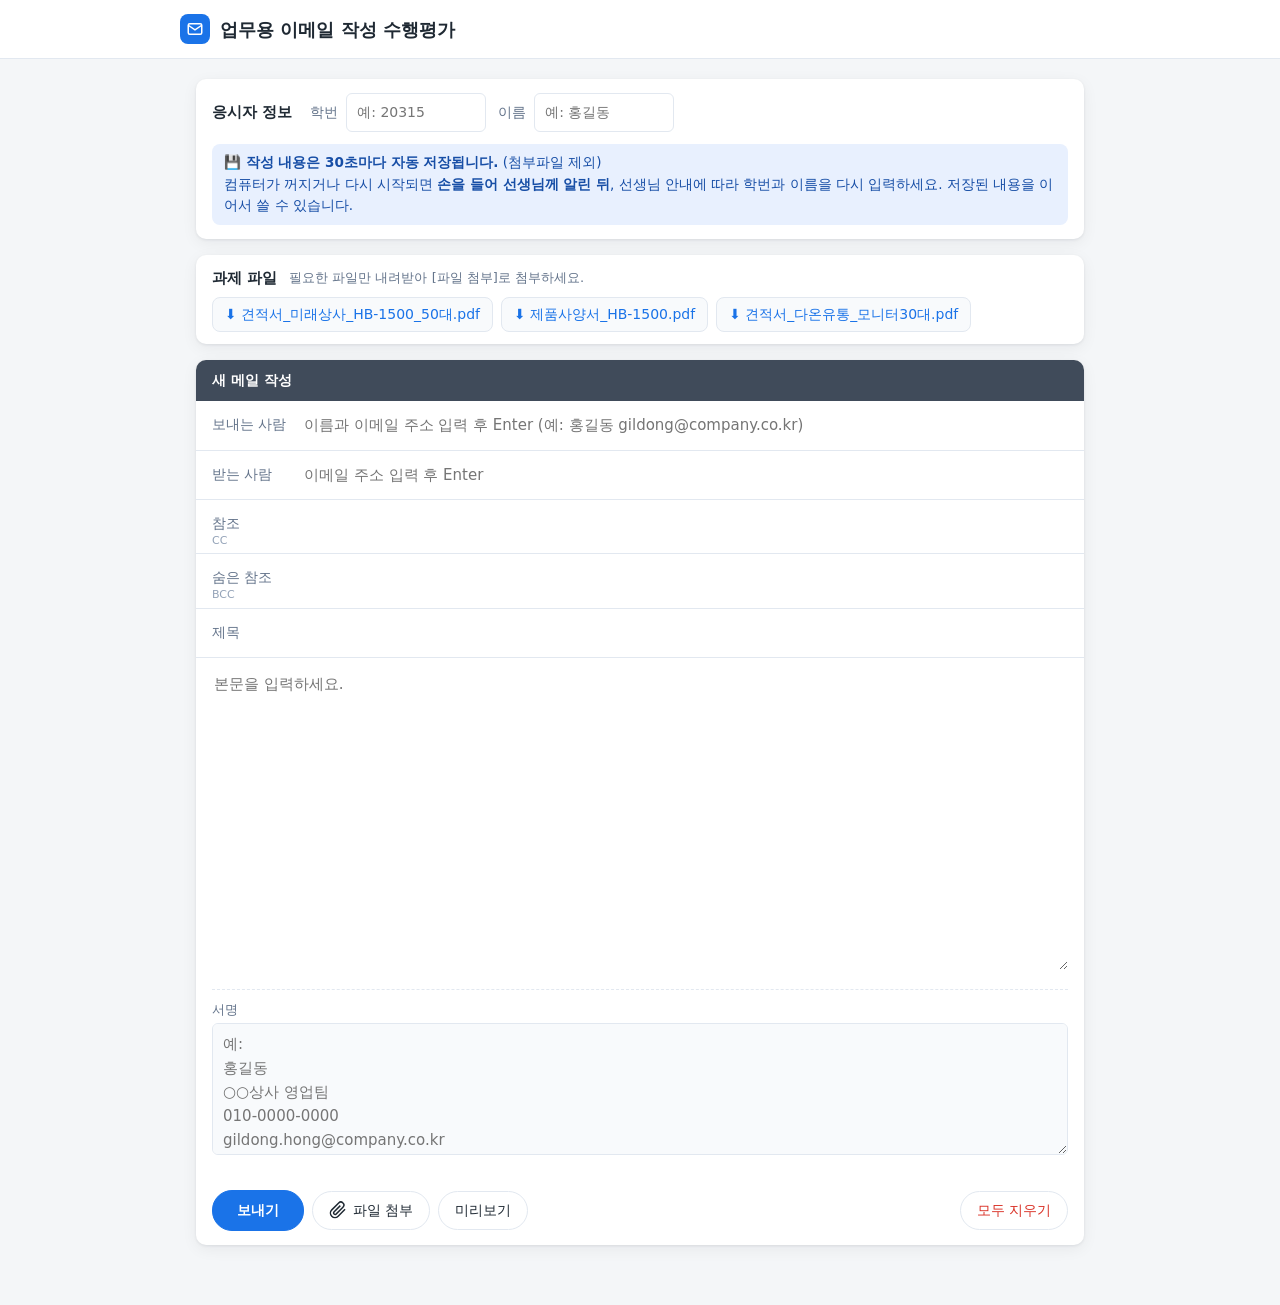
==== commit 898e211f: "서명 예시를 이름·회사 및 부서·휴대전화·이메일 형식으로 변경 Co-Authored-By: Claude Opus 5.5 <noreply@anthropic.com> Claude-Se" ====
--- a/index.html
+++ b/index.html
@@ -78,7 +78,7 @@
 
         <div class="sig-area">
           <div class="label">서명</div>
-          <textarea id="signature" maxlength="2000" placeholder="예:&#10;홍길동 드림&#10;○○상사 영업팀 | 010-0000-0000 | gildong@company.co.kr"></textarea>
+          <textarea id="signature" maxlength="2000" placeholder="예:&#10;홍길동&#10;○○상사 영업팀&#10;010-0000-0000&#10;gildong.hong@company.co.kr"></textarea>
         </div>
 
         <div class="attach-list" id="attachList"></div>
--- a/style.css
+++ b/style.css
@@ -99,7 +99,7 @@
 .sig-area { margin: 0 16px; border-top: 1px dashed var(--line); padding: 10px 0; }
 .sig-area .label { color: var(--muted); font-size: 13px; margin-bottom: 4px; }
 .sig-area textarea {
-  width: 100%; border: 1px solid var(--line); border-radius: 6px; padding: 8px 10px; min-height: 80px;
+  width: 100%; border: 1px solid var(--line); border-radius: 6px; padding: 8px 10px; min-height: 132px;
   resize: vertical; background: var(--surface-2); line-height: 1.6;
 }
 .sig-area textarea:focus { outline: 2px solid var(--primary); outline-offset: -1px; border-color: transparent; }
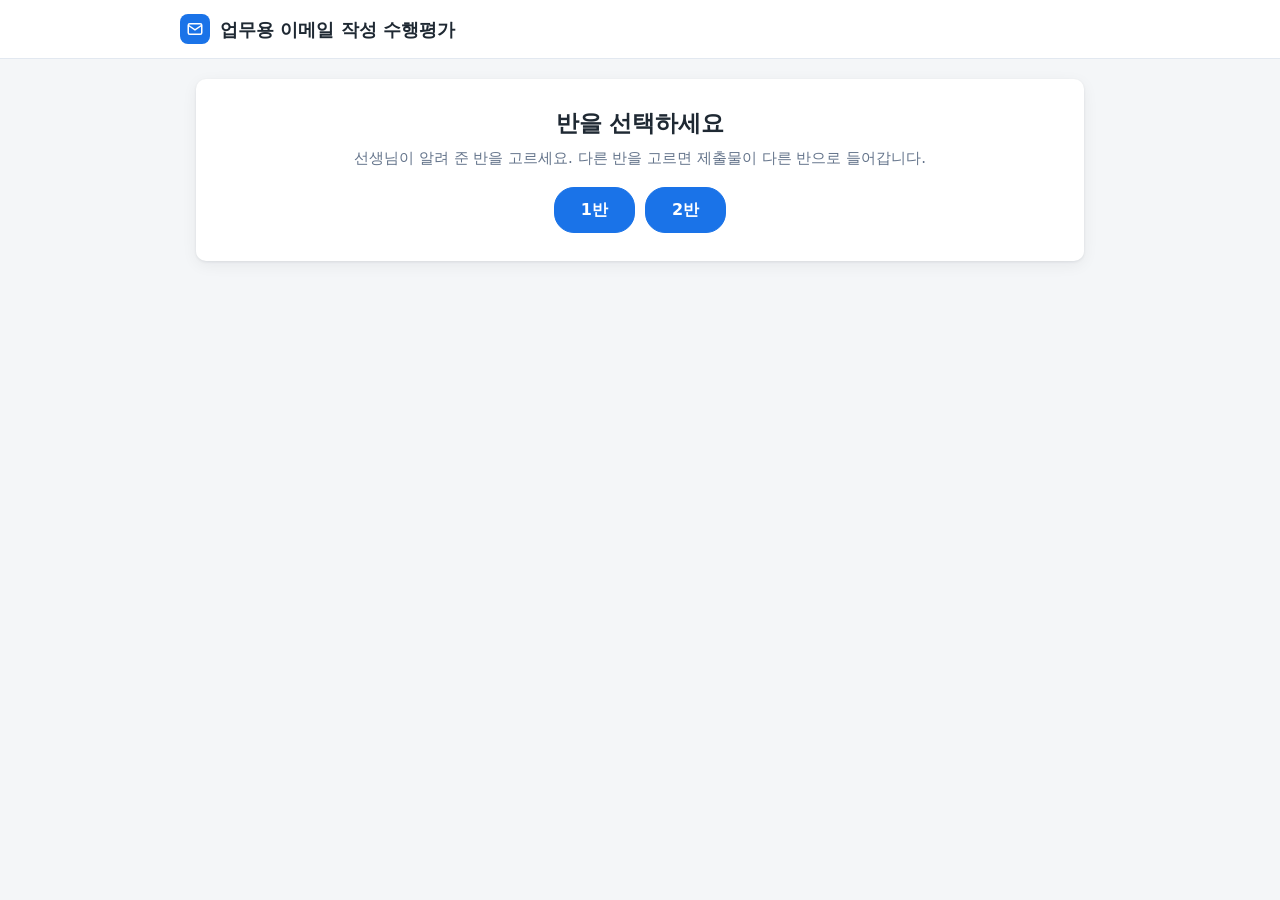
==== commit 6890d697: "반별 사이트: 반마다 주소·제출물·자동저장·시험 마감·브라우저 저장 공간 분리 Co-Authored-By: Claude Opus 5.5 <noreply@anthropic.com> " ====
--- a/index.html
+++ b/index.html
@@ -28,6 +28,12 @@
       <b>시험이 종료되었습니다.</b> 더 이상 작성하거나 제출할 수 없습니다.
     </div>
 
+    <section id="classPicker" class="card class-picker hidden">
+      <h2>반을 선택하세요</h2>
+      <p>선생님이 알려 준 반을 고르세요. 다른 반을 고르면 제출물이 다른 반으로 들어갑니다.</p>
+      <div class="class-list"></div>
+    </section>
+
     <section id="composeView">
       <div class="card student">
         <span class="title">응시자 정보</span>
@@ -120,14 +126,33 @@
 <script>
 (function () {
   const CFG = Object.assign({ TITLE: "업무용 이메일 작성 수행평가", MAX_FILES: 5, MAX_FILE_MB: 10 }, window.APP_CONFIG || {});
-  const DRAFT_KEY = "email-assessment-draft-v1";
-  const DRAFT_ID_KEY = "email-assessment-draft-id-v1"; // 이 브라우저의 서버 자동저장 칸 번호
-  let draftId = null;
-  try { draftId = localStorage.getItem(DRAFT_ID_KEY); } catch (_) {}
   const $ = (id) => document.getElementById(id);
 
-  document.title = CFG.TITLE;
+  // ---------- 반별 사이트: 주소의 ?class=1 로 반을 정함 ----------
+  const CLASSES = CFG.CLASSES || [];
+  const cls = CLASSES.find((c) => c.id === new URLSearchParams(location.search).get("class")) || null;
+  document.title = CFG.TITLE + (cls ? " · " + cls.name : "");
   $("appTitle").textContent = CFG.TITLE;
+  if (cls) $("appTitle").appendChild(Object.assign(document.createElement("span"), { className: "class-badge", textContent: cls.name }));
+  if (CLASSES.length && !cls) {
+    // 반 주소 없이 들어온 경우: 반 고르기 화면만 보여 줌
+    $("composeView").classList.add("hidden");
+    const box = $("classPicker"); box.classList.remove("hidden");
+    CLASSES.forEach((c) => {
+      const a = Object.assign(document.createElement("a"), { className: "btn primary", href: "?class=" + encodeURIComponent(c.id), textContent: c.name });
+      box.querySelector(".class-list").appendChild(a);
+    });
+    return;
+  }
+
+  // 브라우저 저장 공간도 반마다 따로 씀 → 다른 반 학생 내용은 읽지 않음
+  const KS = cls ? ":" + cls.id : "";
+  const DRAFT_KEY = "email-assessment-draft-v1" + KS;
+  const DRAFT_ID_KEY = "email-assessment-draft-id-v1" + KS; // 이 브라우저의 서버 자동저장 칸 번호
+  const DRAFT_OWNER_KEY = "email-assessment-draft-owner-v1" + KS; // 그 칸의 주인 "학번|이름"
+  let draftId = null, draftOwner = "";
+  try { draftId = localStorage.getItem(DRAFT_ID_KEY); draftOwner = localStorage.getItem(DRAFT_OWNER_KEY) || ""; } catch (_) {}
+  let classApi = !!cls; // update-v3.sql 실행 전이면 checkStatus에서 false로 바뀜(예전 방식)
 
   // 과제 파일 내려받기 목록
   (CFG.ASSIGNMENT_FILES || []).forEach((f) => {
@@ -281,26 +306,43 @@
     dirty = true;
     clearTimeout(saveTimer);
     saveTimer = setTimeout(() => {
+      if (pendingLocal) return; // 앞 사람 저장분 처리 전에는 덮어쓰지 않음
       try {
         localStorage.setItem(DRAFT_KEY, JSON.stringify(collect()));
         localSavedAt = hhmm(); showSaved();
       } catch (_) {}
     }, 500);
   }
+  // 이 PC에 남은 저장분은 바로 보여주지 않고, 같은 학번·이름을 입력했을 때만 불러옴
+  // (앞 반 학생이 쓰던 내용이 다음 학생 화면에 뜨지 않게)
+  let pendingLocal = null;
   function loadDraft() {
-    let d = null;
-    try { d = JSON.parse(localStorage.getItem(DRAFT_KEY) || "null"); } catch (_) {}
-    if (!d) return;
-    textIds.forEach((id) => { if (typeof d[id] === "string") $(id).value = d[id]; });
-    chipFields.from.set(d.sender ? [d.sender] : []);
-    chipFields.to.set(d.to); chipFields.cc.set(d.cc); chipFields.bcc.set(d.bcc);
-  }
+    try { pendingLocal = JSON.parse(localStorage.getItem(DRAFT_KEY) || "null"); } catch (_) {}
+    if (pendingLocal && !(pendingLocal.studentNo || "").trim()) pendingLocal = null;
+  }
+  function resolveLocal() {
+    if (!pendingLocal) return;
+    const no = $("studentNo").value.trim(), name = $("studentName").value.trim();
+    if (!no || !name) return;
+    const d = pendingLocal; pendingLocal = null;
+    if ((d.studentNo || "").trim() === no && (d.studentName || "").trim() === name) {
+      const cur = collect();
+      if ((cur.body.trim() || cur.subject.trim()) && !confirm("이 PC에 저장된 작성 내용이 있습니다. 불러올까요?")) { saveDraft(); return; }
+      ["subject", "body", "signature"].forEach((id) => { if (typeof d[id] === "string") $(id).value = d[id]; });
+      chipFields.from.set(d.sender ? [d.sender] : []);
+      chipFields.to.set(d.to); chipFields.cc.set(d.cc); chipFields.bcc.set(d.bcc);
+    } else {
+      try { localStorage.removeItem(DRAFT_KEY); } catch (_) {}
+    }
+    saveDraft();
+  }
+  ["studentNo", "studentName"].forEach((id) => $(id).addEventListener("change", resolveLocal));
   function clearAll() {
     textIds.forEach((id) => ($(id).value = ""));
     ["from", "to", "cc", "bcc"].forEach((k) => chipFields[k].set([]));
     files = []; renderFiles();
-    try { localStorage.removeItem(DRAFT_KEY); localStorage.removeItem(DRAFT_ID_KEY); } catch (_) {}
-    draftId = null; dirty = false; localSavedAt = ""; serverSavedAt = ""; showSaved();
+    try { [DRAFT_KEY, DRAFT_ID_KEY, DRAFT_OWNER_KEY].forEach((k) => localStorage.removeItem(k)); } catch (_) {}
+    draftId = null; draftOwner = ""; pendingLocal = null; dirty = false; localSavedAt = ""; serverSavedAt = ""; showSaved();
   }
   textIds.forEach((id) => $(id).addEventListener("input", saveDraft));
   loadDraft();
@@ -399,7 +441,7 @@
         const f = files[i];
         status.textContent = `첨부파일 업로드 중… (${i + 1}/${files.length})`;
         const ext = (f.name.match(/\.([A-Za-z0-9]{1,10})$/) || ["", "bin"])[1].toLowerCase();
-        const path = `${id}/${i + 1}.${ext}`; // 저장소 경로는 영문만 가능 → 원래 파일명은 DB에 기록
+        const path = `${classApi ? cls.id + "/" : ""}${id}/${i + 1}.${ext}`; // 저장소 경로는 영문만 가능 → 원래 파일명은 DB에 기록
         const { error } = await sb.storage.from("attachments").upload(path, f, { contentType: f.type || "application/octet-stream", upsert: false });
         if (error) throw new Error(`"${f.name}" 업로드 실패: ${error.message}`);
         meta.push({ name: f.name, size: f.size, type: f.type || "", path });
@@ -413,6 +455,7 @@
         to_addrs: d.to, cc_addrs: d.cc, bcc_addrs: d.bcc,
         subject: d.subject, body: d.body, signature: d.signature,
         attachments: meta,
+        ...(classApi ? { class_id: cls.id } : {}),
       };
       const { error } = await sb.from("submissions").insert(row);
       if (error) throw new Error(error.message);
@@ -449,13 +492,16 @@
     if (!configured || locked || serverSaving) return;
     const d = collect();
     if (!d.studentNo.trim() || !d.studentName.trim()) return;
-    if (!draftId) {
-      draftId = uuid();
-      try { localStorage.setItem(DRAFT_ID_KEY, draftId); } catch (_) {}
+    // 학번·이름이 바뀌면(다음 학생) 새 칸에 저장 → 앞 학생의 서버 저장분을 덮어쓰지 않음
+    const owner = d.studentNo.trim() + "|" + d.studentName.trim();
+    if (!draftId || draftOwner !== owner) {
+      draftId = uuid(); draftOwner = owner;
+      try { localStorage.setItem(DRAFT_ID_KEY, draftId); localStorage.setItem(DRAFT_OWNER_KEY, owner); } catch (_) {}
     }
     serverSaving = true;
     const wasDirty = dirty; dirty = false;
-    const { data, error } = await sb.rpc("save_draft", { p_id: draftId, p_no: d.studentNo, p_name: d.studentName, p_data: d });
+    const args = { p_id: draftId, p_no: d.studentNo, p_name: d.studentName, p_data: d };
+    const { data, error } = await sb.rpc("save_draft", classApi ? { ...args, p_class: cls.id } : args);
     serverSaving = false;
     if (error || !data || !data.ok) {
       dirty = dirty || wasDirty;
@@ -474,15 +520,15 @@
     const no = $("studentNo").value.trim(), name = $("studentName").value.trim();
     if (!no || !name) return;
     restoreAsking = true;
-    const { data, error } = await sb.rpc("claim_restore", { p_no: no, p_name: name });
+    const { data, error } = await sb.rpc("claim_restore", classApi ? { p_class: cls.id, p_no: no, p_name: name } : { p_no: no, p_name: name });
     if (!error && data && data.ok) {
       if (confirm(`선생님이 복원을 허용한 작성 내용이 있습니다 (${hhmm(data.updated_at)} 저장).\n지금 화면의 내용을 이것으로 바꿀까요?`)) {
         const d = data.data || {};
         ["subject", "body", "signature"].forEach((id) => { $(id).value = typeof d[id] === "string" ? d[id] : ""; });
         chipFields.from.set(d.sender ? [d.sender] : []);
         chipFields.to.set(d.to); chipFields.cc.set(d.cc); chipFields.bcc.set(d.bcc);
-        draftId = data.id;
-        try { localStorage.setItem(DRAFT_ID_KEY, draftId); } catch (_) {}
+        draftId = data.id; draftOwner = no + "|" + name; pendingLocal = null;
+        try { localStorage.setItem(DRAFT_ID_KEY, draftId); localStorage.setItem(DRAFT_OWNER_KEY, draftOwner); } catch (_) {}
         serverSavedAt = hhmm(data.updated_at);
         saveDraft(); dirty = false;
         alert("복원했습니다." + (files.length ? "" : " 첨부파일은 다시 첨부하세요."));
@@ -516,7 +562,11 @@
   }
   async function checkStatus() {
     if (!configured) return;
-    const { data, error } = await sb.rpc("exam_status");
+    let { data, error } = await sb.rpc("exam_status", classApi ? { p_class: cls.id } : {});
+    if (classApi && error && error.code === "PGRST202") { // update-v3.sql 실행 전 → 예전 방식
+      classApi = false;
+      ({ data, error } = await sb.rpc("exam_status"));
+    }
     if (error || !data) return; // update-v2.sql 실행 전이면 항상 열린 것으로 취급
     clockOffset = new Date(data.now).getTime() - Date.now();
     closesAt = data.closes_at ? new Date(data.closes_at).getTime() : null;
--- a/style.css
+++ b/style.css
@@ -214,3 +214,12 @@
 .task-files .tf-list { flex-basis: 100%; display: flex; flex-wrap: wrap; gap: 8px; }
 .task-files a.attach { color: var(--primary); text-decoration: none; padding: 6px 12px; }
 .task-files a.attach:hover { background: var(--primary-soft); }
+.class-badge {
+  display: inline-block; margin-left: 10px; padding: 2px 10px; border-radius: 12px; font-size: 14px; vertical-align: 2px;
+  background: var(--primary); color: #fff;
+}
+.class-picker { padding: 28px 20px; text-align: center; }
+.class-picker h2 { margin: 0 0 6px; }
+.class-picker p { color: var(--muted); margin: 0 0 18px; }
+.class-picker .class-list { display: flex; flex-wrap: wrap; gap: 10px; justify-content: center; }
+.class-picker .btn { text-decoration: none; font-size: 16px; padding: 10px 26px; }
